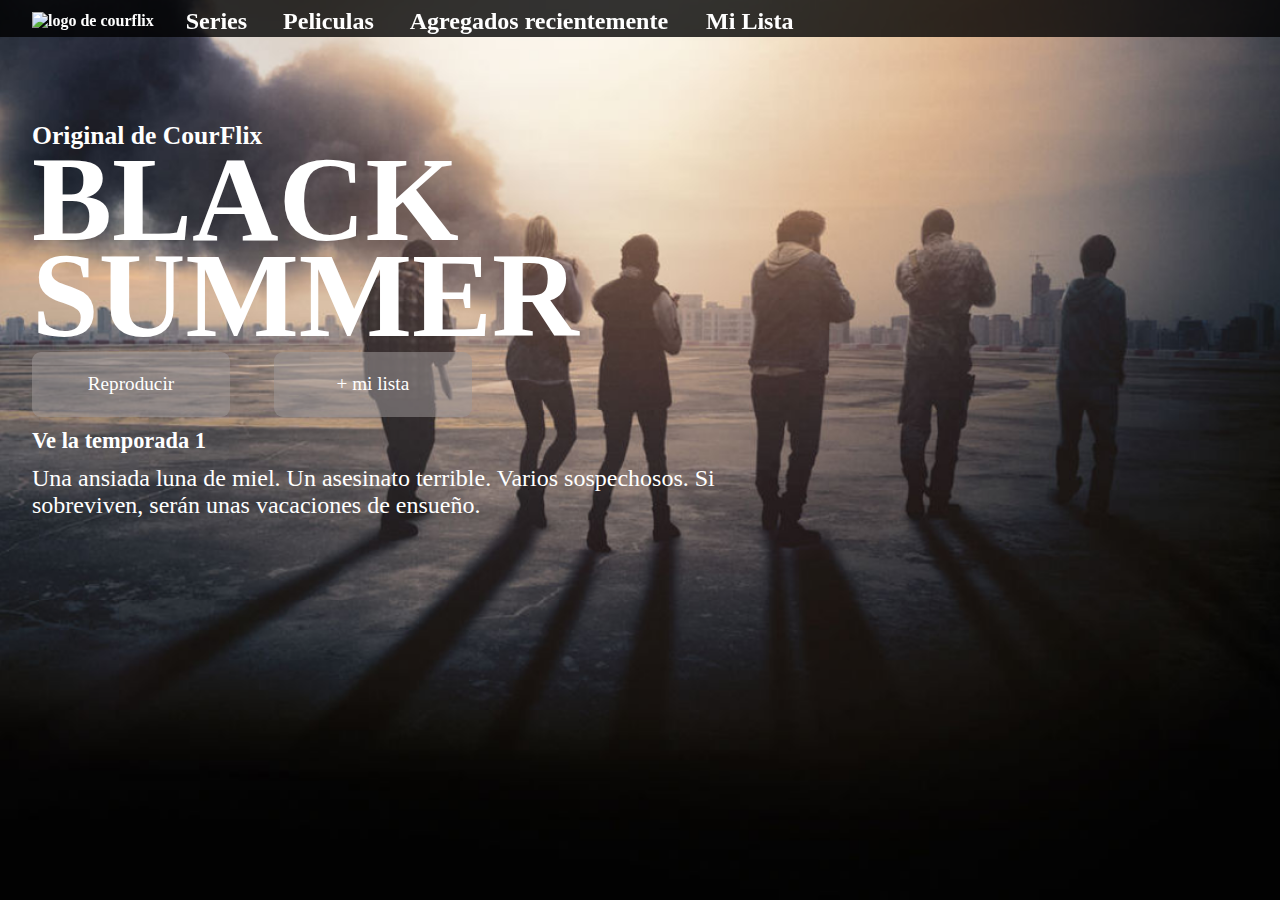
==== detallesb.html @ 369d2042 "save changes" ====
<!DOCTYPE html>
<html lang="en">
    <head>
        <meta charset="UTF-8">
        <meta name="viewport" content="width=device-width, initial-scale=1.0">
        <link rel="stylesheet" href="js/slick/slick.css">
        <link rel="stylesheet" href="styles/styles.css">
        <link rel="stylesheet" href="styles/reset.css">

        <title>Courflix </title>
    </head>
<body>
    <div class="header-wrapper">
    <header class="header">
        <a href="index.html" class="home-link">
        <img src="assets/courflix_title.png" class="courflix-logo" alt="logo de courflix">
        </a>
        <nav class="navbar">
            <span class="nav-link"> Series</span>
            <span class="nav-link"> Peliculas</span>
            <span class="nav-link"> Agregados recientemente </span>
            <span class="nav-link"> Mi Lista </span>
        </nav>
    </header>

    <div class="hero-section">
        <h3 class="original-title"> Original de CourFlix</h3>
        <h1 class="hero-title">BLACK SUMMER</h1>
        <a href="#" class="series-button playButton">Reproducir</a>
        <a href="#" class="series-button">+ mi lista</a>
        <h3 class="hero-subtitle"> Ve la temporada 1</h3>
        <p class="hero-series">
        Una ansiada luna de miel. Un asesinato terrible. Varios sospechosos. Si sobreviven, serán unas vacaciones de ensueño.
        </p>
    </div>

    </div>
---- styles/styles.css ----
*, *:after, *:before {
  box-sizing: border-box;
  margin: 0;
}

::-webkit-scrollbar {
  display: none;
}

body {
  color: white;
  background-color: black;
}

a:link {
  text-decoration: none;
  color: white;
}

.header-wrapper {
  background-image: url(../assets/portada.png);
  background-color: rgba(0, 0, 0, 0.801218);
  background-position: center;
  background-size: cover;
  background-repeat: no-repeat;
  padding-top: 0.5rem;
  width: 100vw;
  height: 100vh;
}
.header-wrapper .header {
  display: flex;
  align-items: center;
  padding-left: 2rem;
  padding-top: 0.3rem;
  justify-content: left;
  font-weight: bold;
  position: fixed;
  top: 0;
  width: 100%;
  background-color: rgba(0, 0, 0, 0.801218);
}
.header-wrapper .header .home-link .courflix-logo {
  margin-right: 2rem;
}
.header-wrapper .header .navbar .nav-link {
  margin-right: 2rem;
  font-size: 1.5rem;
  line-height: 2rem;
}

.hero-section {
  width: 65vw;
  text-align: left;
}
.hero-section .original-title {
  margin-left: 2rem;
  margin-top: 7rem;
  font-size: 1.6rem;
  font-weight: bold;
  line-height: 2rem;
}
.hero-section .hero-title {
  font-size: 7.5rem;
  font-weight: bold;
  line-height: 6rem;
  margin-left: 2rem;
}
.hero-section .series-button {
  display: inline-flex;
  border-radius: 9px;
  margin-left: 2rem;
  margin-right: 0.5rem;
  margin-top: 0.5rem;
  width: 12.37rem;
  height: 4.06rem;
  background-color: rgba(157, 151, 151, 0.5415);
  font-size: 1.2rem;
  align-items: center;
  justify-content: center;
}
.hero-section .hero-subtitle {
  margin-left: 2rem;
  margin-top: 0.5rem;
  margin-bottom: 0.5rem;
  font-size: 1.4rem;
  font-weight: bold;
  line-height: 2rem;
}
.hero-section .hero-series {
  margin-left: 2rem;
  margin-top: 0.5rem;
  font-size: 1.5rem;
}

.section-title {
  font-weight: bold;
  margin: 2.5rem 0 2.5rem 2rem;
  font-size: 1.5rem;
}

.series-wrapper {
  display: flex;
  margin-left: 2rem;
  overflow-x: auto;
  scroll-snap-type: x mandatory;
}
.series-wrapper .serie {
  margin-right: 1rem;
  scroll-snap-align: start;
}

/*# sourceMappingURL=styles.css.map */
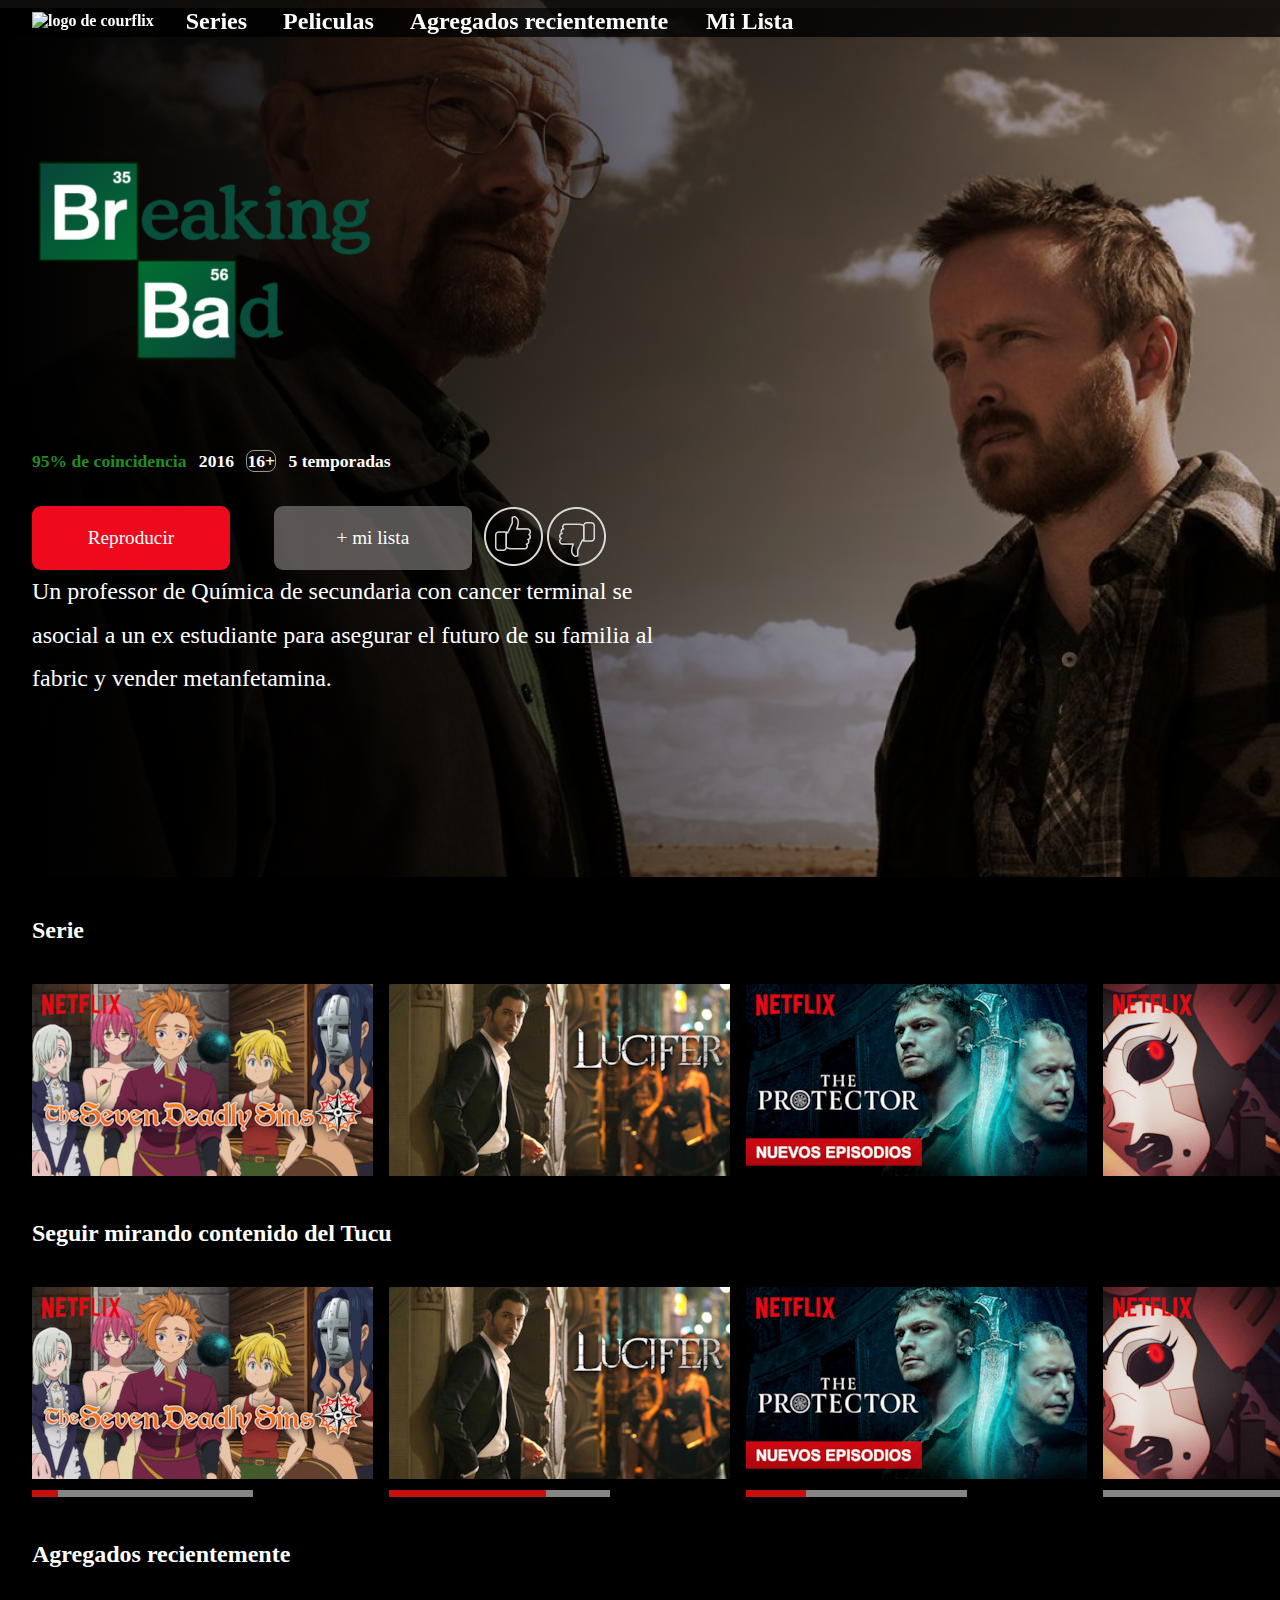
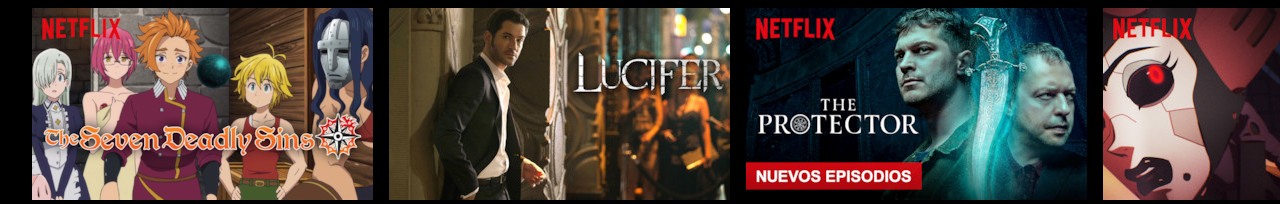
==== commit ef34acee: "save changes" ====
--- a/detallesb.html
+++ b/detallesb.html
@@ -3,12 +3,11 @@
     <head>
         <meta charset="UTF-8">
         <meta name="viewport" content="width=device-width, initial-scale=1.0">
-        <link rel="stylesheet" href="js/slick/slick.css">
-        <link rel="stylesheet" href="styles/styles.css">
+        <link rel="stylesheet" href="styles/detallesb.css">
         <link rel="stylesheet" href="styles/reset.css">
-
         <title>Courflix </title>
     </head>
+
 <body>
     <div class="header-wrapper">
     <header class="header">
@@ -16,22 +15,105 @@
         <img src="assets/courflix_title.png" class="courflix-logo" alt="logo de courflix">
         </a>
         <nav class="navbar">
-            <span class="nav-link"> Series</span>
-            <span class="nav-link"> Peliculas</span>
-            <span class="nav-link"> Agregados recientemente </span>
-            <span class="nav-link"> Mi Lista </span>
+            <a href="#series" class="nav-link"> Series</a>
+            <a href="#" class="nav-link"> Peliculas</a>
+            <a href="#agregados" class="nav-link"> Agregados recientemente </a>
+            <a href="#seguir"  class="nav-link"> Mi Lista </a>
         </nav>
     </header>
-
+    <div class="background-rectangle">
     <div class="hero-section">
-        <h3 class="original-title"> Original de CourFlix</h3>
-        <h1 class="hero-title">BLACK SUMMER</h1>
-        <a href="#" class="series-button playButton">Reproducir</a>
-        <a href="#" class="series-button">+ mi lista</a>
-        <h3 class="hero-subtitle"> Ve la temporada 1</h3>
+    <img src="assets/bb.png" alt="logo de breaking bad" class="logo-bb">
+    <div class="hero-subtitle"> 
+        <span class="percentage">95% de coincidencia</span>
+        <span class="year"> 2016</span>
+        <span class="rating"> 16+</span>
+        <span class="seasons"> 5 temporadas</span>
+    </div> 
+       <a href="index.html" class="series-button play-button">Reproducir</a>
+        <a href="#series" class="series-button">+ mi lista</a>
+        <img src="assets/hand1.png" alt="pulgar" class="thumbs-up">
+        <img src="assets/hand1.png" alt="pulgar" class="thumbs-down">
         <p class="hero-series">
-        Una ansiada luna de miel. Un asesinato terrible. Varios sospechosos. Si sobreviven, serán unas vacaciones de ensueño.
+            Un professor de Química de secundaria con cancer terminal se asocial a un ex estudiante
+            para asegurar el futuro de su familia  al fabric y vender metanfetamina.
         </p>
     </div>
-
-    </div>+    </div>
+    </div>
+    <h3 class="section-title">Serie</h3>
+    <div class="series-wrapper">
+        <div class="serie">
+            <a href="detallesb.html" class="serie-link"> <img src="assets/preview-1.jpg" alt="Seven Deadly Sins" class="portada-serie">
+            </a> 
+        </div>
+        <div class="serie">
+            <a href="detallesb.html" class="serie-link"> <img src="assets/preview-2.jpg" alt="Seven Deadly Sins" class="portada-serie">
+            </a> 
+        </div>
+        <div class="serie">
+            <a href="detallesb.html" class="serie-link"> <img src="assets/preview-3.jpg" alt="Seven Deadly Sins" class="portada-serie">
+            </a> 
+        </div>
+        <div class="serie">
+            <a href="detallesb.html" class="serie-link"> <img src="assets/preview-4.jpg" alt="Seven Deadly Sins" class="portada-serie">
+            </a> 
+        </div>
+        <div class="serie">
+            <a href="detallesb.html" class="serie-link"> <img src="assets/preview-5.jpg" alt="Seven Deadly Sins" class="portada-serie">
+            </a> 
+        </div>  
+        </div>
+    <h3 class="section-title">Seguir mirando contenido del Tucu</h3>
+        <div class="series-wrapper">
+            <div class="serie">
+                <a href="detallesb.html" class="serie-link"> <img src="assets/preview-1.jpg" alt="Seven Deadly Sins" class="portada-serie">
+                </a> 
+                <img src="assets/progress5.png" alt="">
+            </div>
+            <div class="serie">
+                <a href="detallesb.html" class="serie-link"> <img src="assets/preview-2.jpg" alt="Seven Deadly Sins" class="portada-serie">
+                </a>
+                <img src="assets/progress1.png" alt="">
+            </div>
+            <div class="serie">
+                <a href="detallesb.html" class="serie-link"> <img src="assets/preview-3.jpg" alt="Seven Deadly Sins" class="portada-serie">
+                </a>
+                <img src="assets/progress2.png">  
+            </div>
+            <div class="serie">
+                <a href="detallesb.html" class="serie-link"> <img src="assets/preview-4.jpg" alt="Seven Deadly Sins" class="portada-serie">
+                </a>
+                <img src="assets/progress3.png"> 
+            </div>
+            <div class="serie">
+                <a href="detallesb.html" class="serie-link"> <img src="assets/preview-5.jpg" alt="Seven Deadly Sins" class="portada-serie">
+                </a>
+                <img src="assets/progress4.png"> 
+            </div>   
+        </div>
+    <h3 class="section-title">Agregados recientemente </h3>
+        <div class="series-wrapper">
+            <div class="serie">
+                <a href="detallesb.html" class="serie-link"> <img src="assets/preview-1.jpg" alt="Seven Deadly Sins" class="portada-serie">
+                </a> 
+            </div>
+            <div class="serie">
+                <a href="detallesb.html" class="serie-link"> <img src="assets/preview-2.jpg" alt="Seven Deadly Sins" class="portada-serie">
+                </a> 
+            </div>
+            <div class="serie">
+                <a href="detallesb.html" class="serie-link"> <img src="assets/preview-3.jpg" alt="Seven Deadly Sins" class="portada-serie">
+                </a> 
+            </div>
+            <div class="serie">
+                <a href="detallesb.html" class="serie-link"> <img src="assets/preview-4.jpg" alt="Seven Deadly Sins" class="portada-serie">
+                </a> 
+            </div>
+            <div class="serie">
+                <a href="detallesb.html" class="serie-link"> <img src="assets/preview-5.jpg" alt="Seven Deadly Sins" class="portada-serie">
+                </a> 
+            </div>   
+        </div>    
+    </body>
+    </html>
--- a/styles/detallesb.css
+++ b/styles/detallesb.css
@@ -0,0 +1,139 @@
+*, *:after, *:before {
+  box-sizing: border-box;
+  margin: 0;
+}
+
+::-webkit-scrollbar {
+  display: none;
+}
+
+body {
+  color: white;
+  background-color: black;
+}
+
+a:link {
+  text-decoration: none;
+  color: white;
+}
+
+.header-wrapper {
+  background-image: url(../assets/bbheader.png);
+  background-position: center;
+  background-size: cover;
+  background-repeat: no-repeat;
+  padding-top: 0.5rem;
+  width: 100vw;
+  height: 54.8rem;
+}
+.header-wrapper .header {
+  display: flex;
+  align-items: center;
+  padding-left: 2rem;
+  padding-top: 0.3rem;
+  justify-content: left;
+  font-weight: bold;
+  position: fixed;
+  top: 0;
+  width: 100%;
+  background-color: rgba(0, 0, 0, 0.801218);
+}
+.header-wrapper .header .home-link .courflix-logo {
+  margin-right: 2rem;
+}
+.header-wrapper .header .navbar .nav-link {
+  margin-right: 2rem;
+  font-size: 1.5rem;
+  line-height: 2rem;
+}
+
+.background-rectangle {
+  background: black;
+  background: linear-gradient(270deg, rgba(0, 0, 0, 0) 0%, black 100%);
+  width: 92.56rem;
+  height: 56.18rem;
+}
+.background-rectangle .hero-section {
+  width: 65vw;
+  text-align: left;
+}
+.background-rectangle .hero-section .logo-bb {
+  display: inline-block;
+  margin-top: 5rem;
+  margin-left: 2rem;
+  width: 345px;
+  height: 345px;
+}
+.background-rectangle .hero-section .series-button {
+  display: inline-flex;
+  border-radius: 9px;
+  margin-left: 2rem;
+  margin-right: 0.5rem;
+  margin-top: 0.5rem;
+  width: 12.37rem;
+  height: 4.06rem;
+  background-color: rgba(157, 151, 151, 0.5415);
+  font-size: 1.2rem;
+  align-items: center;
+  justify-content: center;
+}
+.background-rectangle .hero-section .play-button {
+  background-color: #ED0A1D;
+}
+.background-rectangle .hero-section .hero-subtitle {
+  margin-left: 2rem;
+  margin-top: 0.5rem;
+  margin-bottom: 0.5rem;
+  font-size: 1.1rem;
+  font-weight: bold;
+  line-height: 2rem;
+}
+.background-rectangle .hero-section .hero-subtitle .percentage {
+  color: forestgreen;
+  margin-right: 0.5rem;
+}
+.background-rectangle .hero-section .hero-subtitle .year {
+  margin-right: 0.5rem;
+}
+.background-rectangle .hero-section .hero-subtitle .rating {
+  border: 1px solid #979797;
+  border-radius: 8px;
+  box-sizing: border-box;
+  margin-right: 0.5rem;
+}
+.background-rectangle .hero-section .thumbs-up {
+  box-sizing: border-box;
+  position: relative;
+  top: 1.37rem;
+}
+.background-rectangle .hero-section .thumbs-down {
+  box-sizing: border-box;
+  position: relative;
+  transform: rotate(-180deg);
+  top: 1.37rem;
+}
+.background-rectangle .hero-section .hero-series {
+  width: 41rem;
+  margin-left: 2rem;
+  font-size: 1.5rem;
+  line-height: 2.7rem;
+}
+
+.section-title {
+  font-weight: bold;
+  margin: 2.5rem 0 2.5rem 2rem;
+  font-size: 1.5rem;
+}
+
+.series-wrapper {
+  display: flex;
+  margin-left: 2rem;
+  overflow-x: auto;
+  scroll-snap-type: x mandatory;
+}
+.series-wrapper .serie {
+  margin-right: 1rem;
+  scroll-snap-align: start;
+}
+
+/*# sourceMappingURL=detallesb.css.map */
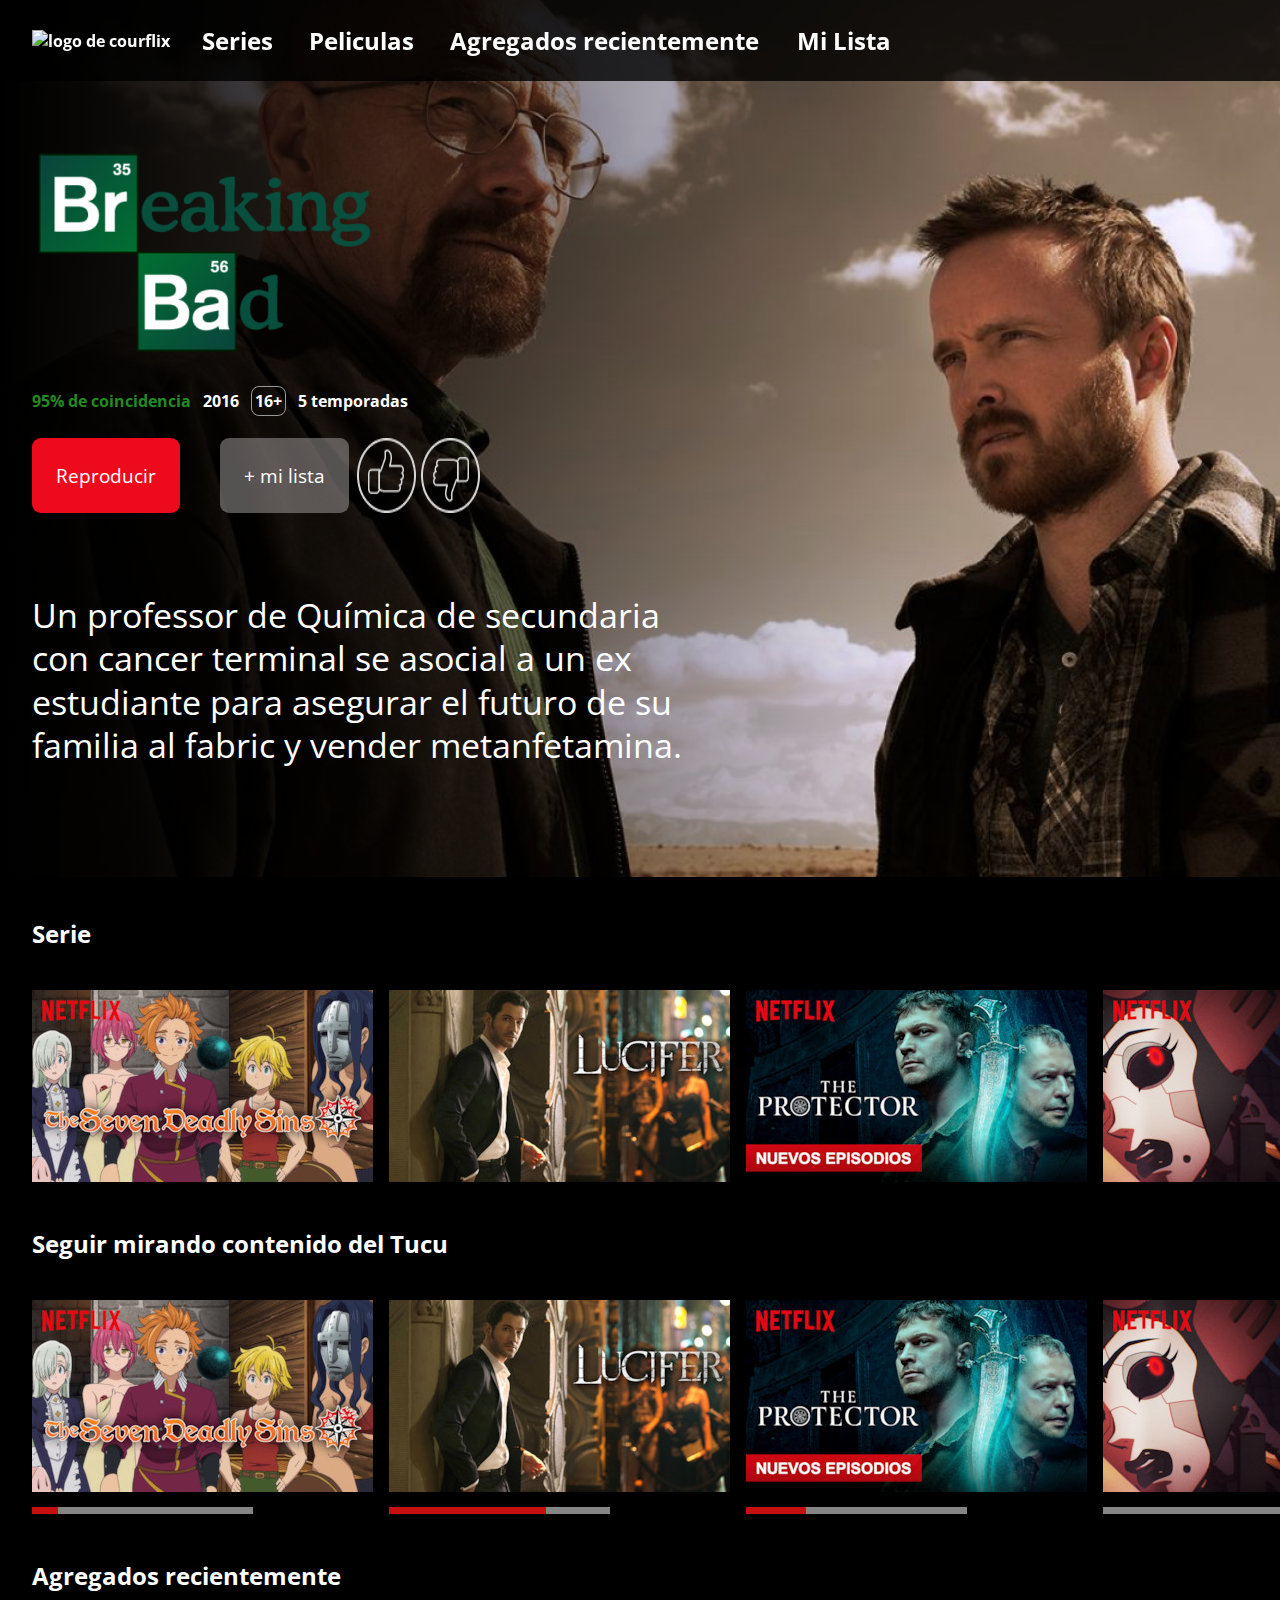
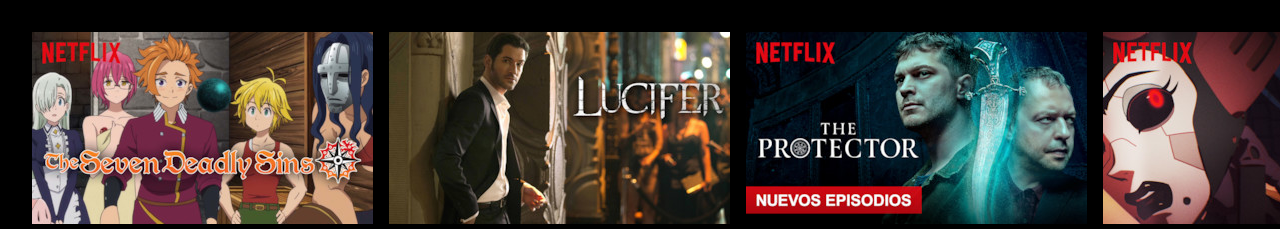
==== commit 5532450a: "Add files via upload" ====
--- a/detallesb.html
+++ b/detallesb.html
@@ -3,117 +3,143 @@
     <head>
         <meta charset="UTF-8">
         <meta name="viewport" content="width=device-width, initial-scale=1.0">
-        <link rel="stylesheet" href="styles/detallesb.css">
+        <link rel="stylesheet" href="styles/preview-styles.css">
         <link rel="stylesheet" href="styles/reset.css">
         <title>Courflix </title>
     </head>
 
 <body>
     <div class="header-wrapper">
+
     <header class="header">
-        <a href="index.html" class="home-link">
-        <img src="assets/courflix_title.png" class="courflix-logo" alt="logo de courflix">
+        <div class="menu">
+            <img src="assets/menu.svg" alt="hamburger menu" class="menu"  id="menuHamburger">
+        </div>
+
+        <a href="index.html" class="link">
+            <img src="assets/courflix_title.png" class="courflix-logo" alt="logo de courflix">
         </a>
+        <nav class="navbar-mobile" id="mobileMenu">
+            <a href="index.html" class="nav link"> Inicio</a>
+            <a href="#series" class="nav link"> Series</a>
+            <a href="#" class="nav link"> Peliculas</a>
+            <a href="#agregados" class="nav link"> Agregados recientemente </a>
+            <a href="#seguir"  class="nav link"> Mi Lista </a>
+        </nav>
         <nav class="navbar">
-            <a href="#series" class="nav-link"> Series</a>
-            <a href="#" class="nav-link"> Peliculas</a>
-            <a href="#agregados" class="nav-link"> Agregados recientemente </a>
-            <a href="#seguir"  class="nav-link"> Mi Lista </a>
+            <a href="#series" class="nav link"> Series</a>
+            <a href="#" class="nav link"> Peliculas</a>
+            <a href="#agregados" class="nav link"> Agregados recientemente </a>
+            <a href="#seguir"  class="nav link"> Mi Lista </a>
         </nav>
+
     </header>
-    <div class="background-rectangle">
-    <div class="hero-section">
-    <img src="assets/bb.png" alt="logo de breaking bad" class="logo-bb">
-    <div class="hero-subtitle"> 
-        <span class="percentage">95% de coincidencia</span>
-        <span class="year"> 2016</span>
-        <span class="rating"> 16+</span>
-        <span class="seasons"> 5 temporadas</span>
-    </div> 
-       <a href="index.html" class="series-button play-button">Reproducir</a>
-        <a href="#series" class="series-button">+ mi lista</a>
-        <img src="assets/hand1.png" alt="pulgar" class="thumbs-up">
-        <img src="assets/hand1.png" alt="pulgar" class="thumbs-down">
-        <p class="hero-series">
-            Un professor de Química de secundaria con cancer terminal se asocial a un ex estudiante
-            para asegurar el futuro de su familia  al fabric y vender metanfetamina.
-        </p>
+
+    <div class="background-rectangle">   
+        <div class="hero-section">   
+            <img src="assets/bb.png" alt="logo de breaking bad" class="logo-bb"> 
+            <div class="hero-details">
+                <span class="percentage">95% de coincidencia</span>
+                <span class="year"> 2016</span>
+                <span class="rating"> 16+</span>
+                <span class="seasons"> 5 temporadas</span>
+            </div>
+            <div class="hero-section-buttons">
+                <a href="index.html" class="series-button playButton link">Reproducir</a>
+                <a href="#series" class="series-button1 link">+ mi lista</a>
+                <img src="assets/hand1.png" alt="pulgar" class="thumbs-up">
+                <img src="assets/hand1.png" alt="pulgar" class="thumbs-down"> 
+            </div> 
+
+            <p class="hero-description">
+                Un professor de Química de secundaria con cancer terminal se asocial a un ex estudiante
+                para asegurar el futuro de su familia  al fabric y vender metanfetamina.
+            </p>       
+        </div> 
+
+
+
     </div>
     </div>
-    </div>
+
     <h3 class="section-title">Serie</h3>
     <div class="series-wrapper">
         <div class="serie">
-            <a href="detallesb.html" class="serie-link"> <img src="assets/preview-1.jpg" alt="Seven Deadly Sins" class="portada-serie">
+            <a href="detallesb.html" class="carrousel link"> <img src="assets/preview-1.jpg" alt="Seven Deadly Sins" class="portada-serie">
             </a> 
         </div>
         <div class="serie">
-            <a href="detallesb.html" class="serie-link"> <img src="assets/preview-2.jpg" alt="Seven Deadly Sins" class="portada-serie">
+            <a href="detallesb.html" class="carrousel link"> <img src="assets/preview-2.jpg" alt="Seven Deadly Sins" class="portada-serie">
             </a> 
         </div>
         <div class="serie">
-            <a href="detallesb.html" class="serie-link"> <img src="assets/preview-3.jpg" alt="Seven Deadly Sins" class="portada-serie">
+            <a href="detallesb.html" class="carrousel link"> <img src="assets/preview-3.jpg" alt="Seven Deadly Sins" class="portada-serie">
             </a> 
         </div>
         <div class="serie">
-            <a href="detallesb.html" class="serie-link"> <img src="assets/preview-4.jpg" alt="Seven Deadly Sins" class="portada-serie">
+            <a href="detallesb.html" class="carrousel link"> <img src="assets/preview-4.jpg" alt="Seven Deadly Sins" class="portada-serie">
             </a> 
         </div>
         <div class="serie">
-            <a href="detallesb.html" class="serie-link"> <img src="assets/preview-5.jpg" alt="Seven Deadly Sins" class="portada-serie">
+            <a href="detallesb.html" class="carrousel link"> <img src="assets/preview-5.jpg" alt="Seven Deadly Sins" class="portada-serie">
             </a> 
         </div>  
         </div>
     <h3 class="section-title">Seguir mirando contenido del Tucu</h3>
         <div class="series-wrapper">
             <div class="serie">
-                <a href="detallesb.html" class="serie-link"> <img src="assets/preview-1.jpg" alt="Seven Deadly Sins" class="portada-serie">
+                <a href="detallesb.html" class="carrousel link"> <img src="assets/preview-1.jpg" alt="Seven Deadly Sins" class="portada-serie">
                 </a> 
                 <img src="assets/progress5.png" alt="">
             </div>
             <div class="serie">
-                <a href="detallesb.html" class="serie-link"> <img src="assets/preview-2.jpg" alt="Seven Deadly Sins" class="portada-serie">
+                <a href="detallesb.html" class="carrousel link"> <img src="assets/preview-2.jpg" alt="Seven Deadly Sins" class="portada-serie">
                 </a>
                 <img src="assets/progress1.png" alt="">
             </div>
             <div class="serie">
-                <a href="detallesb.html" class="serie-link"> <img src="assets/preview-3.jpg" alt="Seven Deadly Sins" class="portada-serie">
+                <a href="detallesb.html" class="carrousel link"> <img src="assets/preview-3.jpg" alt="Seven Deadly Sins" class="portada-serie">
                 </a>
                 <img src="assets/progress2.png">  
             </div>
             <div class="serie">
-                <a href="detallesb.html" class="serie-link"> <img src="assets/preview-4.jpg" alt="Seven Deadly Sins" class="portada-serie">
+                <a href="detallesb.html" class="carrousel link"> <img src="assets/preview-4.jpg" alt="Seven Deadly Sins" class="portada-serie">
                 </a>
                 <img src="assets/progress3.png"> 
             </div>
             <div class="serie">
-                <a href="detallesb.html" class="serie-link"> <img src="assets/preview-5.jpg" alt="Seven Deadly Sins" class="portada-serie">
+                <a href="detallesb.html" class="carrousel link"> <img src="assets/preview-5.jpg" alt="Seven Deadly Sins" class="portada-serie">
                 </a>
                 <img src="assets/progress4.png"> 
             </div>   
         </div>
     <h3 class="section-title">Agregados recientemente </h3>
-        <div class="series-wrapper">
-            <div class="serie">
-                <a href="detallesb.html" class="serie-link"> <img src="assets/preview-1.jpg" alt="Seven Deadly Sins" class="portada-serie">
+    <div class="series-wrapper">
+         <div class="serie">
+                <a href="detallesb.html" class="carrousel link"> <img src="assets/preview-1.jpg" alt="Seven Deadly Sins" class="portada-serie">
                 </a> 
             </div>
-            <div class="serie">
-                <a href="detallesb.html" class="serie-link"> <img src="assets/preview-2.jpg" alt="Seven Deadly Sins" class="portada-serie">
+         <div class="serie">
+                <a href="detallesb.html" class="carrousel link"> <img src="assets/preview-2.jpg" alt="Seven Deadly Sins" class="portada-serie">
                 </a> 
             </div>
-            <div class="serie">
-                <a href="detallesb.html" class="serie-link"> <img src="assets/preview-3.jpg" alt="Seven Deadly Sins" class="portada-serie">
+         <div class="serie">
+                <a href="detallesb.html" class="carrousel link"> <img src="assets/preview-3.jpg" alt="Seven Deadly Sins" class="portada-serie">
                 </a> 
             </div>
-            <div class="serie">
-                <a href="detallesb.html" class="serie-link"> <img src="assets/preview-4.jpg" alt="Seven Deadly Sins" class="portada-serie">
+        <div class="serie">
+                <a href="detallesb.html" class="carrousel link"> <img src="assets/preview-4.jpg" alt="Seven Deadly Sins" class="portada-serie">
                 </a> 
             </div>
-            <div class="serie">
-                <a href="detallesb.html" class="serie-link"> <img src="assets/preview-5.jpg" alt="Seven Deadly Sins" class="portada-serie">
+        <div class="serie">
+                <a href="detallesb.html" class="carrousel link"> <img src="assets/preview-5.jpg" alt="Seven Deadly Sins" class="portada-serie">
                 </a> 
             </div>   
-        </div>    
+        </div>
+        <script src="js/main.js"> </script>
+
+        <script type="text/javascript" src="//code.jquery.com/jquery-1.11.0.min.js"></script>
+        <script type="text/javascript" src="//code.jquery.com/jquery-migrate-1.2.1.min.js"></script>
+        <script type="text/javascript" src="slick/slick.min.js"></script>    
     </body>
     </html>
--- a/styles/preview-styles.css
+++ b/styles/preview-styles.css
@@ -0,0 +1,274 @@
+@import url("https://fonts.googleapis.com/css2?family=Open+Sans&display=swap");
+.header-wrapper {
+  background-image: url(../assets/bbheader.png);
+  background-position: center;
+  background-size: cover;
+  background-repeat: no-repeat;
+  width: 100vw;
+  height: 54.8rem;
+}
+@media (max-width: 320px) {
+  .header-wrapper {
+    height: 45vh;
+  }
+}
+
+.header {
+  display: flex;
+  align-items: center;
+  padding-left: 2rem;
+  justify-content: left;
+  font-weight: bold;
+  position: fixed;
+  top: 0;
+  left: 0;
+  width: 100%;
+  height: 9vh;
+  background-color: rgba(0, 0, 0, 0.801218);
+}
+@media (max-width: 320px) {
+  .header {
+    padding-left: 1rem;
+  }
+}
+
+.menu {
+  display: none;
+}
+@media (max-width: 320px) {
+  .menu {
+    margin-right: 0.5rem;
+    display: block;
+  }
+}
+
+.link .courflix-logo {
+  margin-right: 2rem;
+}
+@media (max-width: 320px) {
+  .link .courflix-logo {
+    display: inline-block;
+    width: 8.15rem;
+    height: 2.18rem;
+  }
+}
+
+.navbar-mobile {
+  display: none;
+}
+@media (max-width: 320px) {
+  .navbar-mobile {
+    width: 200px;
+    height: 100vh;
+    background-color: black;
+    position: absolute;
+    top: 100%;
+    left: 0;
+  }
+}
+
+@media (max-width: 320px) {
+  .navbar {
+    display: none;
+  }
+}
+.navbar .nav {
+  margin-right: 2rem;
+  font-size: 1.5rem;
+  line-height: 2rem;
+}
+
+.background-rectangle {
+  background: black;
+  background: linear-gradient(270deg, rgba(0, 0, 0, 0) 0%, black 100%);
+  width: 75vw;
+  height: 56.18rem;
+}
+.background-rectangle .hero-section {
+  width: 65vw;
+  text-align: left;
+}
+.background-rectangle .hero-section .logo-bb {
+  display: inline-block;
+  margin-top: 5rem;
+  margin-left: 2rem;
+  width: 345px;
+  height: 345px;
+}
+@media (max-width: 320px) {
+  .background-rectangle .hero-section .logo-bb {
+    display: none;
+  }
+}
+.background-rectangle .hero-section .hero-details {
+  margin-left: 2rem;
+  margin-top: -2.5rem;
+  font-weight: bold;
+}
+@media (max-width: 320px) {
+  .background-rectangle .hero-section .hero-details {
+    display: block;
+    font-size: 0.8rem;
+    font-weight: bold;
+    margin-left: 1.5rem;
+  }
+}
+.background-rectangle .hero-section .hero-details .percentage {
+  color: forestgreen;
+  margin-right: 0.5rem;
+}
+@media (320px) {
+  .background-rectangle .hero-section .hero-details .percentage {
+    display: none;
+  }
+}
+.background-rectangle .hero-section .hero-details .year {
+  margin-right: 0.5rem;
+}
+.background-rectangle .hero-section .hero-details .rating {
+  border: 1px solid #979797;
+  border-radius: 8px;
+  box-sizing: border-box;
+  padding: 0.2rem;
+  margin-right: 0.5rem;
+}
+.background-rectangle .hero-section .hero-section-buttons {
+  margin-top: 1.6rem;
+  margin-bottom: 1.6rem;
+  display: flex;
+}
+@media (max-width: 320px) {
+  .background-rectangle .hero-section .hero-section-buttons {
+    flex-direction: column;
+  }
+}
+.background-rectangle .hero-section .hero-section-buttons .series-button {
+  border-radius: 9px;
+  margin-left: 2rem;
+  margin-right: 0.5rem;
+  padding: 1.5rem;
+  background-color: rgba(157, 151, 151, 0.5415);
+  font-size: 1.2rem;
+  align-items: center;
+  justify-content: center;
+}
+@media (max-width: 320px) {
+  .background-rectangle .hero-section .hero-section-buttons .series-button {
+    background-color: #ED0A1D;
+    margin-left: 1rem;
+    margin-top: 0.5rem;
+    margin-bottom: 0.5rem;
+    padding: 0.75rem;
+  }
+}
+.background-rectangle .hero-section .hero-section-buttons .series-button1 {
+  border-radius: 9px;
+  margin-left: 2rem;
+  margin-right: 0.5rem;
+  padding: 1.5rem;
+  background-color: rgba(157, 151, 151, 0.5415);
+  font-size: 1.2rem;
+  align-items: center;
+  justify-content: center;
+}
+@media (max-width: 320px) {
+  .background-rectangle .hero-section .hero-section-buttons .series-button1 {
+    background-color: #ED0A1D;
+    margin-left: 1rem;
+    margin-top: 0.5rem;
+    margin-bottom: 0.5rem;
+    padding: 0.75rem;
+  }
+}
+.background-rectangle .hero-section .hero-section-buttons .playButton {
+  background-color: #ED0A1D;
+}
+.background-rectangle .thumbs-up {
+  box-sizing: border-box;
+  position: relative;
+  top: 0;
+  margin-right: 0.3rem;
+}
+@media (320px) {
+  .background-rectangle .thumbs-up {
+    display: none;
+  }
+}
+.background-rectangle .thumbs-down {
+  box-sizing: border-box;
+  position: relative;
+  transform: rotate(-180deg);
+  top: 0;
+}
+@media (320px) {
+  .background-rectangle .thumbs-down {
+    display: none;
+  }
+}
+.background-rectangle .hero-description {
+  width: 41rem;
+  padding-top: 3.5rem;
+  margin-left: 2rem;
+  font-size: 2.1rem;
+  line-height: 2.7rem;
+}
+@media (320px) {
+  .background-rectangle .hero-description {
+    display: none;
+  }
+}
+
+.section-title {
+  font-weight: bold;
+  margin: 2.5rem 0 2.5rem 2rem;
+  font-size: 1.5rem;
+}
+
+.series-wrapper {
+  display: flex;
+  margin-left: 2rem;
+  overflow-x: auto;
+  scroll-snap-type: x mandatory;
+}
+.series-wrapper .serie {
+  margin-right: 1rem;
+  scroll-snap-align: start;
+}
+
+*, *:after, *:before {
+  box-sizing: border-box;
+  margin: 0;
+}
+
+::-webkit-scrollbar {
+  display: none;
+}
+
+*, *:after, *:before {
+  box-sizing: border-box;
+  margin: 0;
+}
+
+::-webkit-scrollbar {
+  display: none;
+}
+
+body {
+  background-color: black;
+  color: white;
+  font-family: "Open Sans", sans-serif;
+}
+
+.link {
+  text-decoration: none;
+  color: white;
+}
+.link:active {
+  text-decoration: none;
+}
+.link:visited {
+  color: white;
+  text-decoration: none;
+}
+
+/*# sourceMappingURL=preview-styles.css.map */
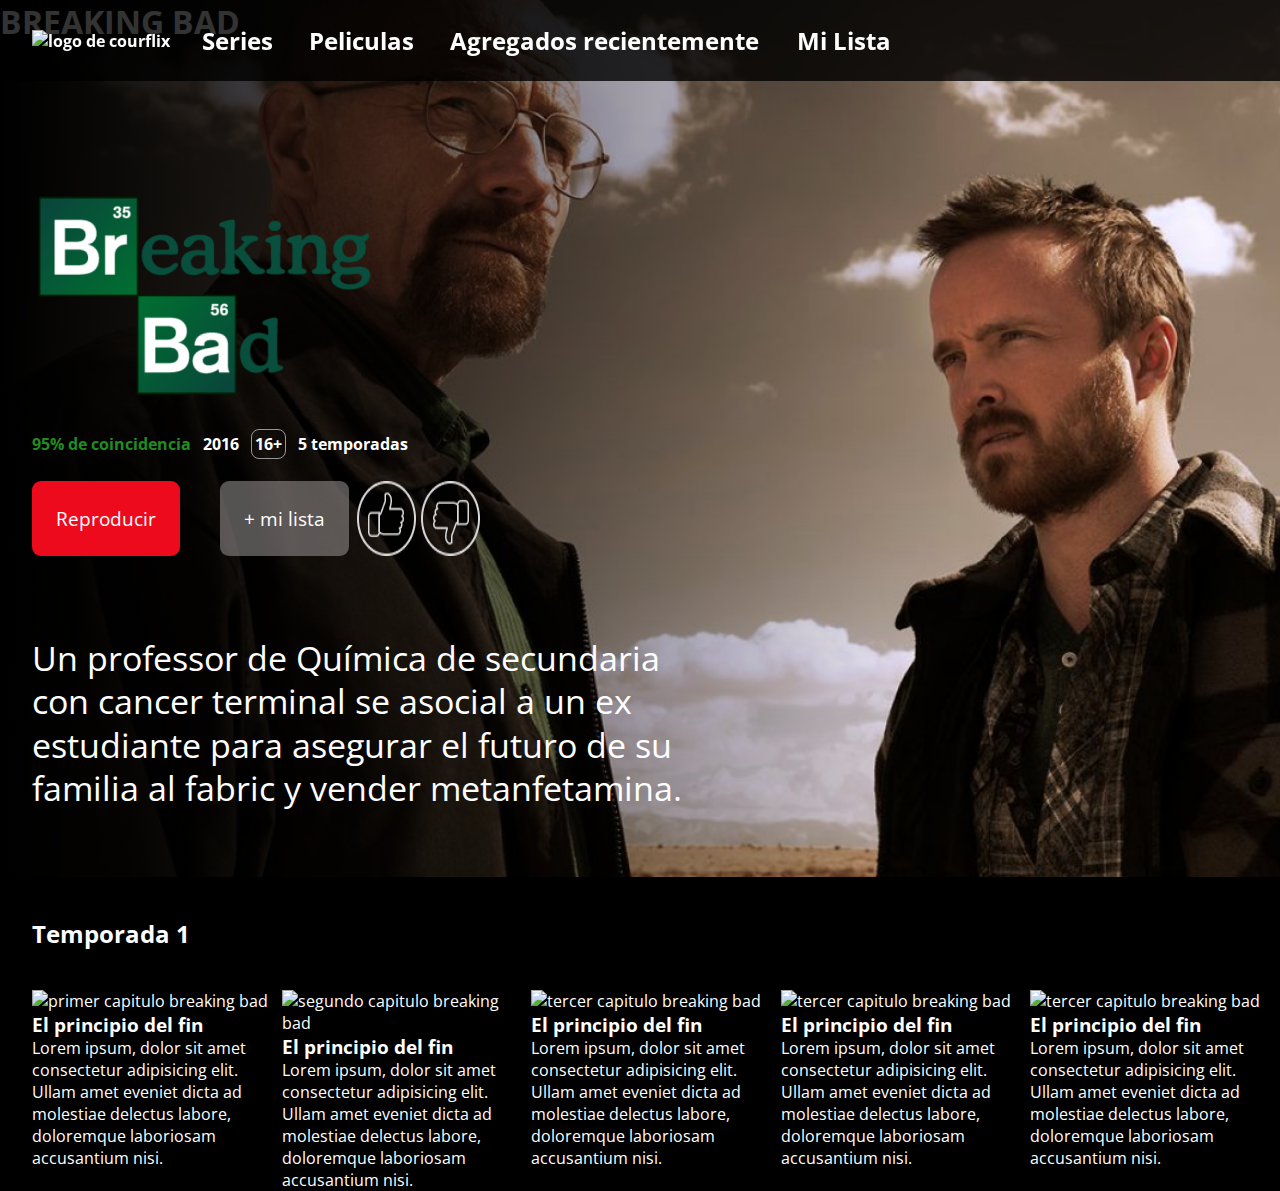
==== commit 42a40c12: "Add files via upload" ====
--- a/detallesb.html
+++ b/detallesb.html
@@ -3,8 +3,10 @@
     <head>
         <meta charset="UTF-8">
         <meta name="viewport" content="width=device-width, initial-scale=1.0">
+        <link rel="stylesheet" type="text/css" href="https://cdn.jsdelivr.net/npm/slick-carousel@1.8.1/slick/slick.css"/>
+        <link rel="stylesheet" type="text/css" href="https://cdnjs.cloudflare.com/ajax/libs/slick-carousel/1.9.0/slick-theme.min.css">
+        <link rel="stylesheet" href="styles/reset.css">
         <link rel="stylesheet" href="styles/preview-styles.css">
-        <link rel="stylesheet" href="styles/reset.css">
         <title>Courflix </title>
     </head>
 
@@ -36,7 +38,8 @@
     </header>
 
     <div class="background-rectangle">   
-        <div class="hero-section">   
+        <div class="hero-section">  
+            <h1 class="hero-title">BREAKING BAD</h1> 
             <img src="assets/bb.png" alt="logo de breaking bad" class="logo-bb"> 
             <div class="hero-details">
                 <span class="percentage">95% de coincidencia</span>
@@ -61,85 +64,59 @@
 
     </div>
     </div>
-
-    <h3 class="section-title">Serie</h3>
+    <h3 class="section-title"> Temporada 1</h3>
+    <div class="detail-season">
     <div class="series-wrapper">
-        <div class="serie">
-            <a href="detallesb.html" class="carrousel link"> <img src="assets/preview-1.jpg" alt="Seven Deadly Sins" class="portada-serie">
-            </a> 
-        </div>
-        <div class="serie">
-            <a href="detallesb.html" class="carrousel link"> <img src="assets/preview-2.jpg" alt="Seven Deadly Sins" class="portada-serie">
-            </a> 
-        </div>
-        <div class="serie">
-            <a href="detallesb.html" class="carrousel link"> <img src="assets/preview-3.jpg" alt="Seven Deadly Sins" class="portada-serie">
-            </a> 
-        </div>
-        <div class="serie">
-            <a href="detallesb.html" class="carrousel link"> <img src="assets/preview-4.jpg" alt="Seven Deadly Sins" class="portada-serie">
-            </a> 
-        </div>
-        <div class="serie">
-            <a href="detallesb.html" class="carrousel link"> <img src="assets/preview-5.jpg" alt="Seven Deadly Sins" class="portada-serie">
-            </a> 
-        </div>  
-        </div>
-    <h3 class="section-title">Seguir mirando contenido del Tucu</h3>
-        <div class="series-wrapper">
-            <div class="serie">
-                <a href="detallesb.html" class="carrousel link"> <img src="assets/preview-1.jpg" alt="Seven Deadly Sins" class="portada-serie">
-                </a> 
-                <img src="assets/progress5.png" alt="">
+        <div class="episode">
+                <div class="episode-img">
+                    <img src="assets/cap1.png" alt="primer capitulo breaking bad">
+                </div>
+                <div class="episode-text">
+                    <h3 class="episode-title"> El principio del fin</h3>
+                    <p class="episode-description">Lorem ipsum, dolor sit amet consectetur adipisicing elit. Ullam amet eveniet dicta ad molestiae delectus labore, doloremque laboriosam accusantium nisi.</p>
+                </div>
             </div>
-            <div class="serie">
-                <a href="detallesb.html" class="carrousel link"> <img src="assets/preview-2.jpg" alt="Seven Deadly Sins" class="portada-serie">
-                </a>
-                <img src="assets/progress1.png" alt="">
+            <div class="episode">
+                <div class="episode-img">
+                    <img src="assets/cap2.png" alt="segundo capitulo breaking bad">
+                </div>
+                <div class="episode-text">
+                    <h3 class="episode-title"> El principio del fin</h3>
+                    <p class="episode-description">Lorem ipsum, dolor sit amet consectetur adipisicing elit. Ullam amet eveniet dicta ad molestiae delectus labore, doloremque laboriosam accusantium nisi.</p>
+                </div>
             </div>
-            <div class="serie">
-                <a href="detallesb.html" class="carrousel link"> <img src="assets/preview-3.jpg" alt="Seven Deadly Sins" class="portada-serie">
-                </a>
-                <img src="assets/progress2.png">  
+            <div class="episode">
+                <div class="episode-img">
+                    <img src="assets/cap3.png" alt="tercer capitulo breaking bad">
+                </div>
+                <div class="episode-text">
+                    <h3 class="episode-title"> El principio del fin</h3>
+                    <p class="episode-description">Lorem ipsum, dolor sit amet consectetur adipisicing elit. Ullam amet eveniet dicta ad molestiae delectus labore, doloremque laboriosam accusantium nisi.</p>
+                </div>
             </div>
-            <div class="serie">
-                <a href="detallesb.html" class="carrousel link"> <img src="assets/preview-4.jpg" alt="Seven Deadly Sins" class="portada-serie">
-                </a>
-                <img src="assets/progress3.png"> 
+            <div class="episode">
+                <div class="episode-img">
+                    <img src="assets/cap4.png" alt="tercer capitulo breaking bad">
+                </div>
+                <div class="episode-text">
+                    <h3 class="episode-title"> El principio del fin</h3>
+                    <p class="episode-description">Lorem ipsum, dolor sit amet consectetur adipisicing elit. Ullam amet eveniet dicta ad molestiae delectus labore, doloremque laboriosam accusantium nisi.</p>
+                </div>
             </div>
-            <div class="serie">
-                <a href="detallesb.html" class="carrousel link"> <img src="assets/preview-5.jpg" alt="Seven Deadly Sins" class="portada-serie">
-                </a>
-                <img src="assets/progress4.png"> 
-            </div>   
-        </div>
-    <h3 class="section-title">Agregados recientemente </h3>
-    <div class="series-wrapper">
-         <div class="serie">
-                <a href="detallesb.html" class="carrousel link"> <img src="assets/preview-1.jpg" alt="Seven Deadly Sins" class="portada-serie">
-                </a> 
+            <div class="episode">
+                <div class="episode-img">
+                    <img src="assets/cap5.png" alt="tercer capitulo breaking bad">
+                </div>
+                <div class="episode-text">
+                    <h3 class="episode-title"> El principio del fin</h3>
+                    <p class="episode-description">Lorem ipsum, dolor sit amet consectetur adipisicing elit. Ullam amet eveniet dicta ad molestiae delectus labore, doloremque laboriosam accusantium nisi.</p>
+                </div>
             </div>
-         <div class="serie">
-                <a href="detallesb.html" class="carrousel link"> <img src="assets/preview-2.jpg" alt="Seven Deadly Sins" class="portada-serie">
-                </a> 
-            </div>
-         <div class="serie">
-                <a href="detallesb.html" class="carrousel link"> <img src="assets/preview-3.jpg" alt="Seven Deadly Sins" class="portada-serie">
-                </a> 
-            </div>
-        <div class="serie">
-                <a href="detallesb.html" class="carrousel link"> <img src="assets/preview-4.jpg" alt="Seven Deadly Sins" class="portada-serie">
-                </a> 
-            </div>
-        <div class="serie">
-                <a href="detallesb.html" class="carrousel link"> <img src="assets/preview-5.jpg" alt="Seven Deadly Sins" class="portada-serie">
-                </a> 
-            </div>   
-        </div>
+    </div> 
+    </div>
+        <script type="text/javascript" src="http://code.jquery.com/jquery-1.11.0.min.js"></script>
+        <script type="text/javascript" src="http://code.jquery.com/jquery-migrate-1.2.1.min.js"></script>
+        <script type="text/javascript" src="https://cdnjs.cloudflare.com/ajax/libs/slick-carousel/1.9.0/slick.min.js"></script>    
         <script src="js/main.js"> </script>
-
-        <script type="text/javascript" src="//code.jquery.com/jquery-1.11.0.min.js"></script>
-        <script type="text/javascript" src="//code.jquery.com/jquery-migrate-1.2.1.min.js"></script>
-        <script type="text/javascript" src="slick/slick.min.js"></script>    
     </body>
     </html>
